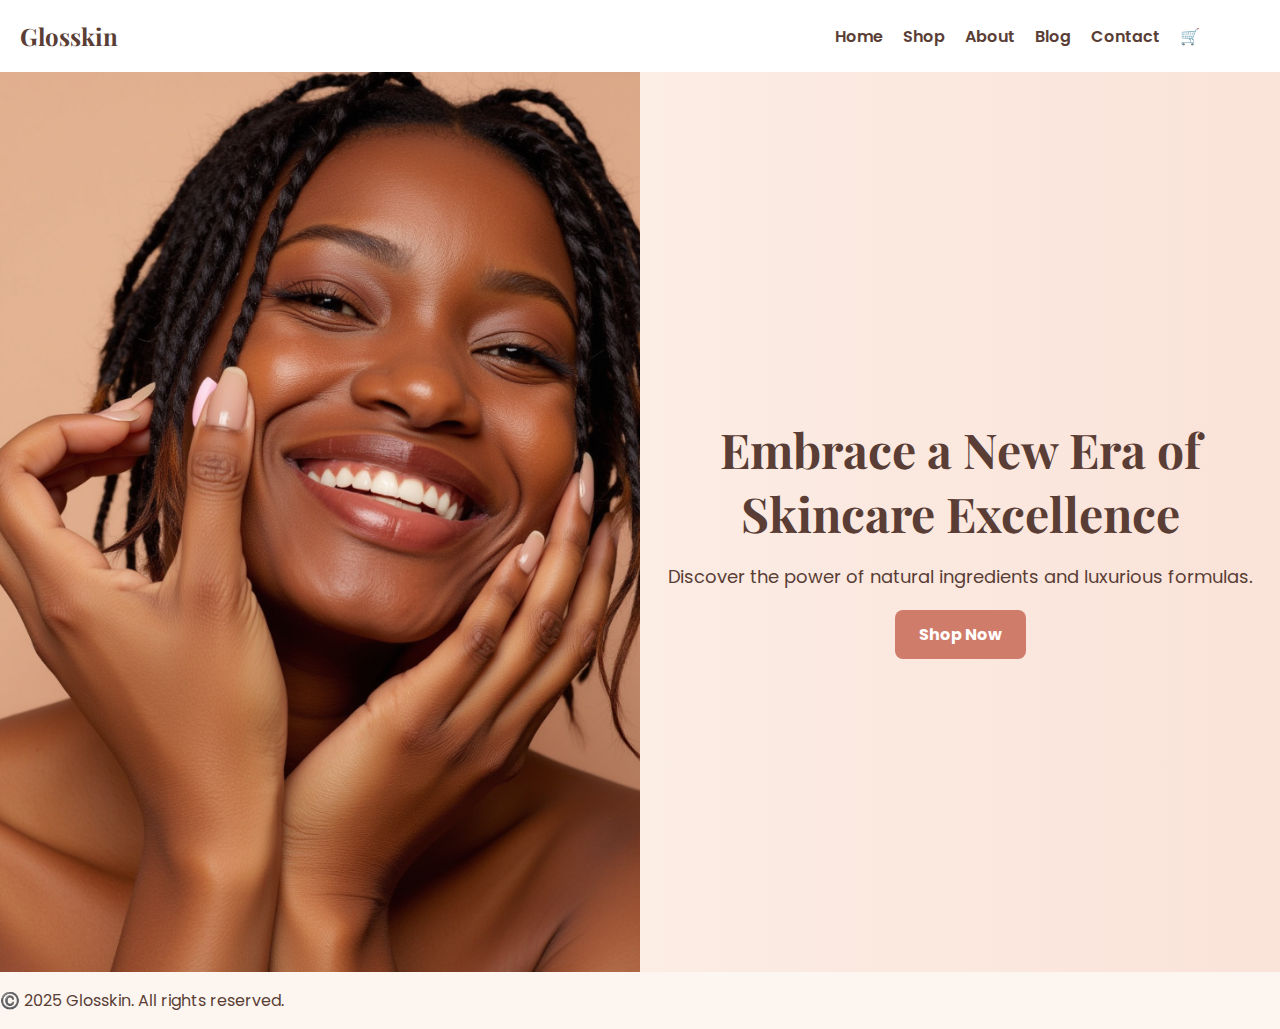
==== Frontend/index.html @ 04690bc9 "Added shopping page with css and js edited index" ====
<!DOCTYPE html>
<html lang="en">
<head>
    <meta charset="UTF-8">
    <meta name="viewport" content="width=device-width, initial-scale=1.0">
    <title>Skincare E-commerce</title>
    <link rel="stylesheet" href="finale.css">
    <link href="https://fonts.googleapis.com/css2?family=Playfair+Display:wght@400;700&family=Poppins:wght@300;400;600&display=swap" 
    rel="stylesheet">

</head>
<body>
    <header>
        <nav class="nav-container">
            <div class="logo">Glosskin</div>
            <div class="nav-links">

            <ul class="nav-links">
                <li><a href="#">Home</a></li>
                <li><a href="#">Shop</a></li>
                <li><a href="#">About</a></li>
                <li><a href="#">Blog</a></li>
                <li><a href="#">Contact</a></li>
                <li><a href="#" class="cart">🛒</a></li>
            <ul>
            </div>
        <nav>
    </header>


    <section class="hero">
        <img class="hero-img" src="Assets/image-one.jpg" alt="Skincare Model">
        <div class="hero-content">
            <h1>Embrace a New Era of Skincare Excellence</h1>
            <p>Discover the power of natural ingredients and luxurious formulas.</p>
            <a href="#" class="btn">Shop Now</a>
        </div>
    </section>
    

    <footer>
        <p>©️ 2025 Glosskin. All rights reserved.</p>
    </footer>

    <script src="script.js"></script>
</body>
</html>
---- Frontend/finale.css ----
body {
  font-family: "Poppins", sans-serif;
  margin: 0;
  padding: 0;
  background-color: #fdf6f0;
  color: #5a3e36;
}

header {
  display: flex;
  justify-content: space-between;
  align-items: center;
  padding: 20px;
  background: #fff;
  box-shadow: 0 2px 10px rgba(0, 0, 0, 0.1);
}

.logo {
  font-family: "Playfair Display", serif;
  font-size: 24px;
  font-weight: bold;
}

.hero-img {
  display: block;
  width: 50%;
  height: 100%;
  object-fit: cover;
}
header {
  display: flex;
  justify-content: space-between;
  align-items: center;
  padding: 20px;
  background: #fff;
  box-shadow: 0 2px 10px rgba(0, 0, 0, 0.1);
}
.nav-container {
  display: flex;
  justify-content: space-between;
  align-items: center;
  width: 100%;
}

.nav-links {
  list-style: none;
  display: flex;
  gap: 20px;
  padding: 0;
  margin: 0;
}

.nav-links li {
  list-style: none;
}

.nav-links li a {
  text-decoration: none;
  color: #5a3e36;
  font-weight: 600;
}
.logo {
  font-family: "Playfair Display", serif;
  font-size: 24px;
  font-weight: bold;
  margin-right: auto;
}

.hero {
  height: 100vh;
  display: flex;
  align-items: center;
  text-align: center;
  background: linear-gradient(to right, #fdf6f0, #fae3d9);
}

.hero-content {
  width: 50%;
}

.hero h1 {
  font-family: "Playfair Display", serif;
  font-size: 48px;
  font-weight: 700;
  margin-bottom: 10px;
}

.hero p {
  font-size: 18px;
  margin-bottom: 20px;
}

.btn {
  display: inline-block;
  padding: 12px 24px;
  background: #d07c6b;
  color: #fff;
  font-weight: bold;
  text-decoration: none;
  border-radius: 8px;
  transition: background 0.3s ease;
}

.btn:hover {
  background: #b36658;
}
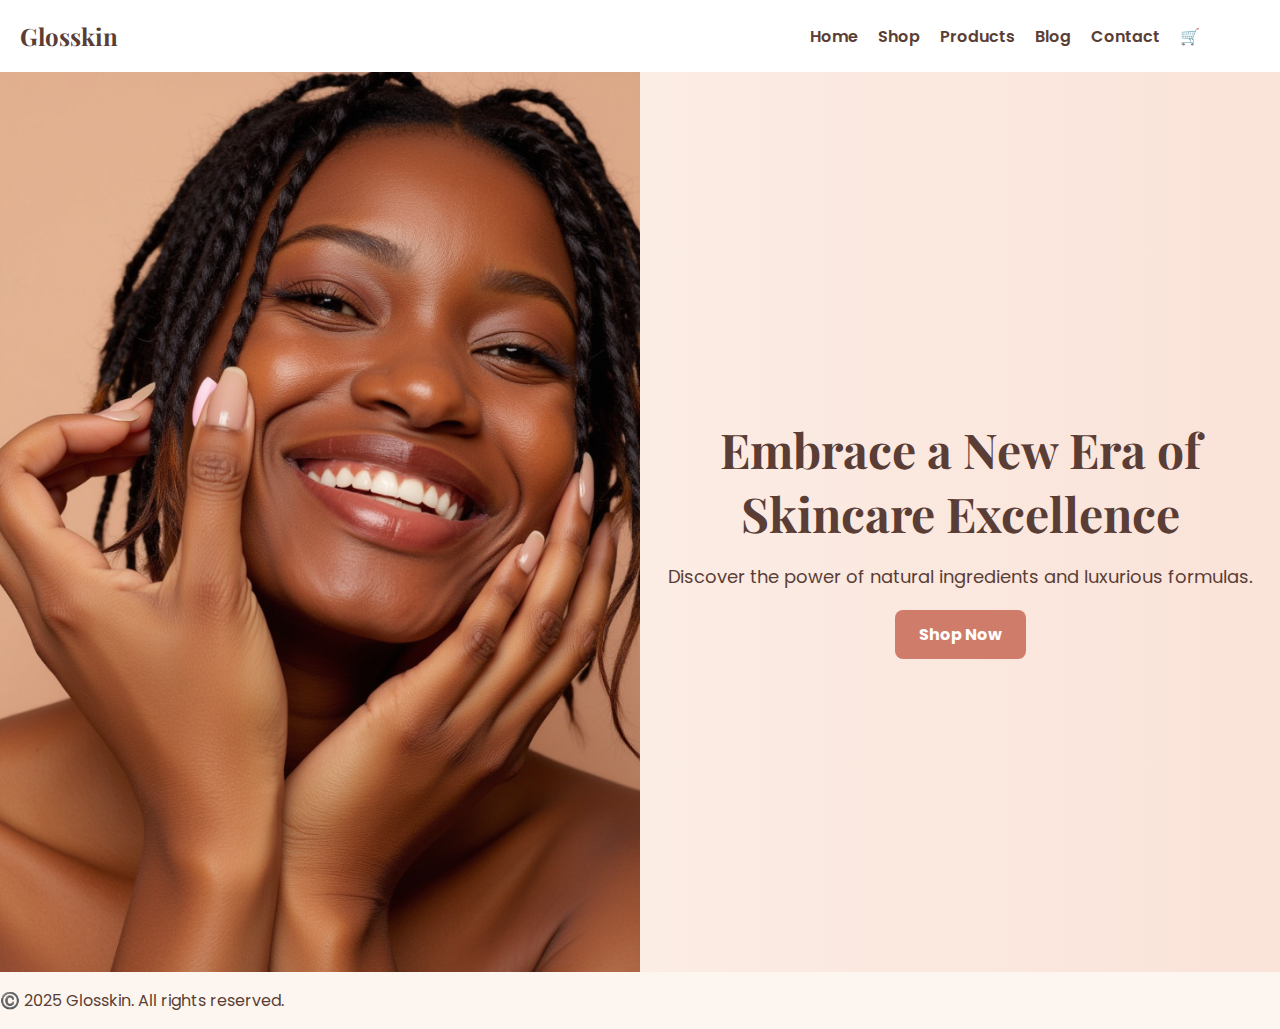
==== commit d86d03eb: "worked with product page" ====
--- a/Frontend/index.html
+++ b/Frontend/index.html
@@ -17,8 +17,8 @@
 
             <ul class="nav-links">
                 <li><a href="#">Home</a></li>
-                <li><a href="#">Shop</a></li>
-                <li><a href="#">About</a></li>
+                <li><a href="shop.html">Shop</a></li>
+                <li><a href="productpage.html">Products</a></li>
                 <li><a href="#">Blog</a></li>
                 <li><a href="#">Contact</a></li>
                 <li><a href="#" class="cart">🛒</a></li>
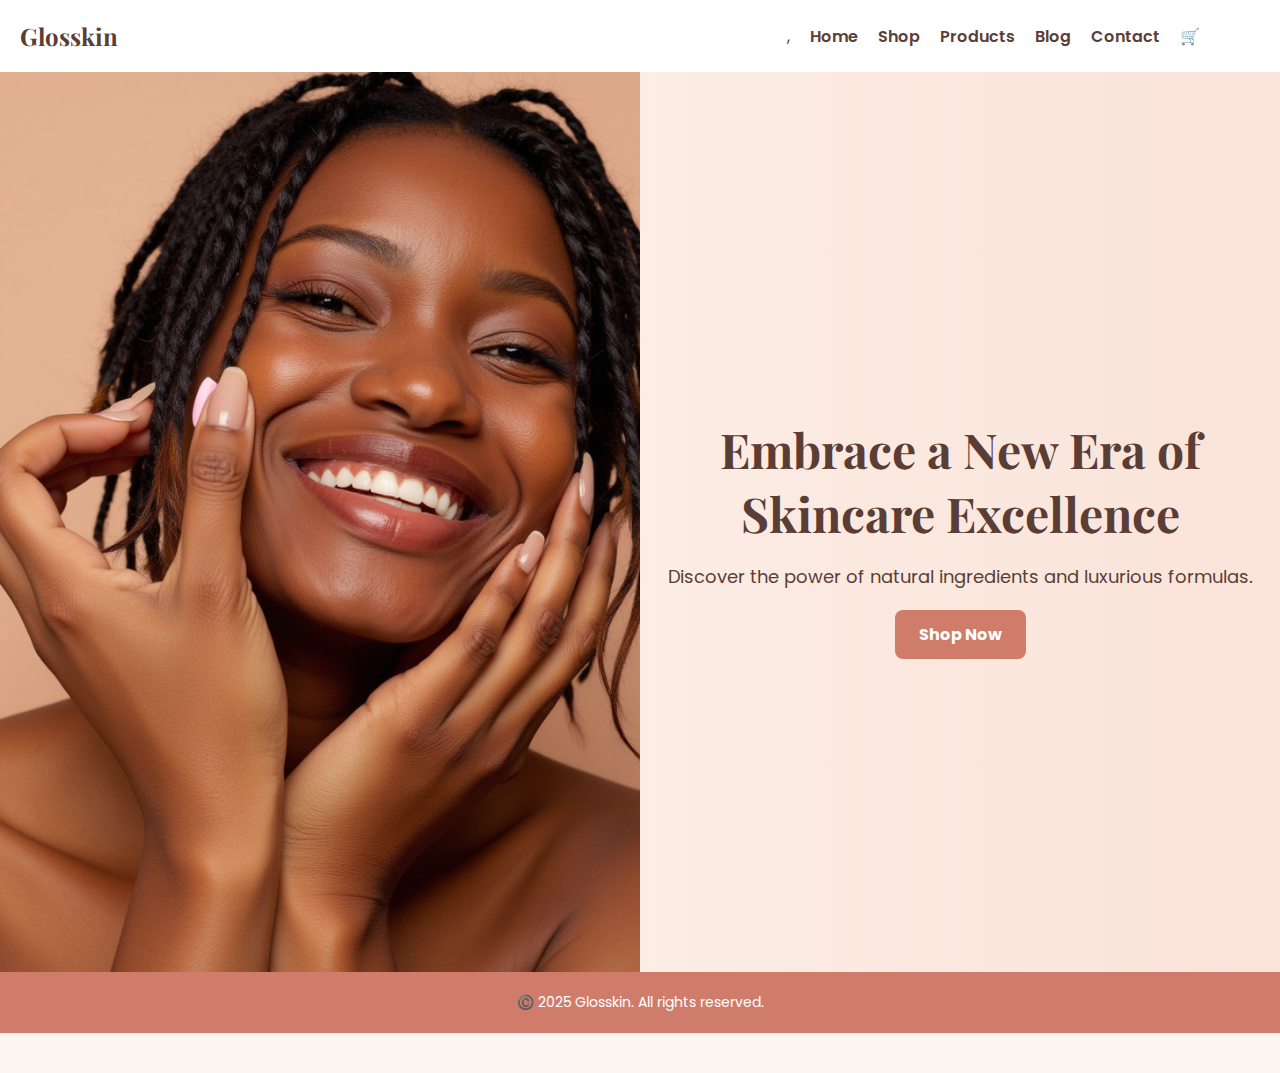
==== commit 014da215: "minorchanges and contact page update" ====
--- a/Frontend/index.html
+++ b/Frontend/index.html
@@ -15,14 +15,15 @@
             <div class="logo">Glosskin</div>
             <div class="nav-links">
 
-            <ul class="nav-links">
-                <li><a href="#">Home</a></li>
+                ,<ul class="nav-links">
+                <li><a href="index.html">Home</a></li>
                 <li><a href="shop.html">Shop</a></li>
                 <li><a href="productpage.html">Products</a></li>
                 <li><a href="#">Blog</a></li>
-                <li><a href="#">Contact</a></li>
+                <li><a href="contactpage.html">Contact</a></li>
                 <li><a href="#" class="cart">🛒</a></li>
-            <ul>
+           
+                <ul>
             </div>
         <nav>
     </header>
@@ -33,7 +34,7 @@
         <div class="hero-content">
             <h1>Embrace a New Era of Skincare Excellence</h1>
             <p>Discover the power of natural ingredients and luxurious formulas.</p>
-            <a href="#" class="btn">Shop Now</a>
+            <a href="#" id="shopNowBtn" class="btn">Shop Now</a>
         </div>
     </section>
     
--- a/Frontend/finale.css
+++ b/Frontend/finale.css
@@ -26,14 +26,6 @@
   width: 50%;
   height: 100%;
   object-fit: cover;
-}
-header {
-  display: flex;
-  justify-content: space-between;
-  align-items: center;
-  padding: 20px;
-  background: #fff;
-  box-shadow: 0 2px 10px rgba(0, 0, 0, 0.1);
 }
 .nav-container {
   display: flex;
@@ -104,3 +96,44 @@
 .btn:hover {
   background: #b36658;
 }
+footer {
+  background-color: #d07c6b;
+  color: #fff;
+  text-align: center;
+  padding: 20px 0;
+  font-size: 14px;
+  margin-bottom: 40px;
+  position: relative;
+  width: 100%;
+}
+
+footer p {
+  margin: 0;
+}
+/* 4 products per row on medium screens */
+@media (max-width: 1200px) {
+  .product {
+    width: calc(25% - 20px);
+  }
+}
+
+/* 3 products per row on tablets */
+@media (max-width: 900px) {
+  .product {
+    width: calc(33.33% - 20px);
+  }
+}
+
+/* 2 products per row on small tablets/mobiles */
+@media (max-width: 600px) {
+  .product {
+    width: calc(50% - 20px);
+  }
+}
+
+/* 1 product per row on very small screens */
+@media (max-width: 400px) {
+  .product {
+    width: 100%;
+  }
+}
